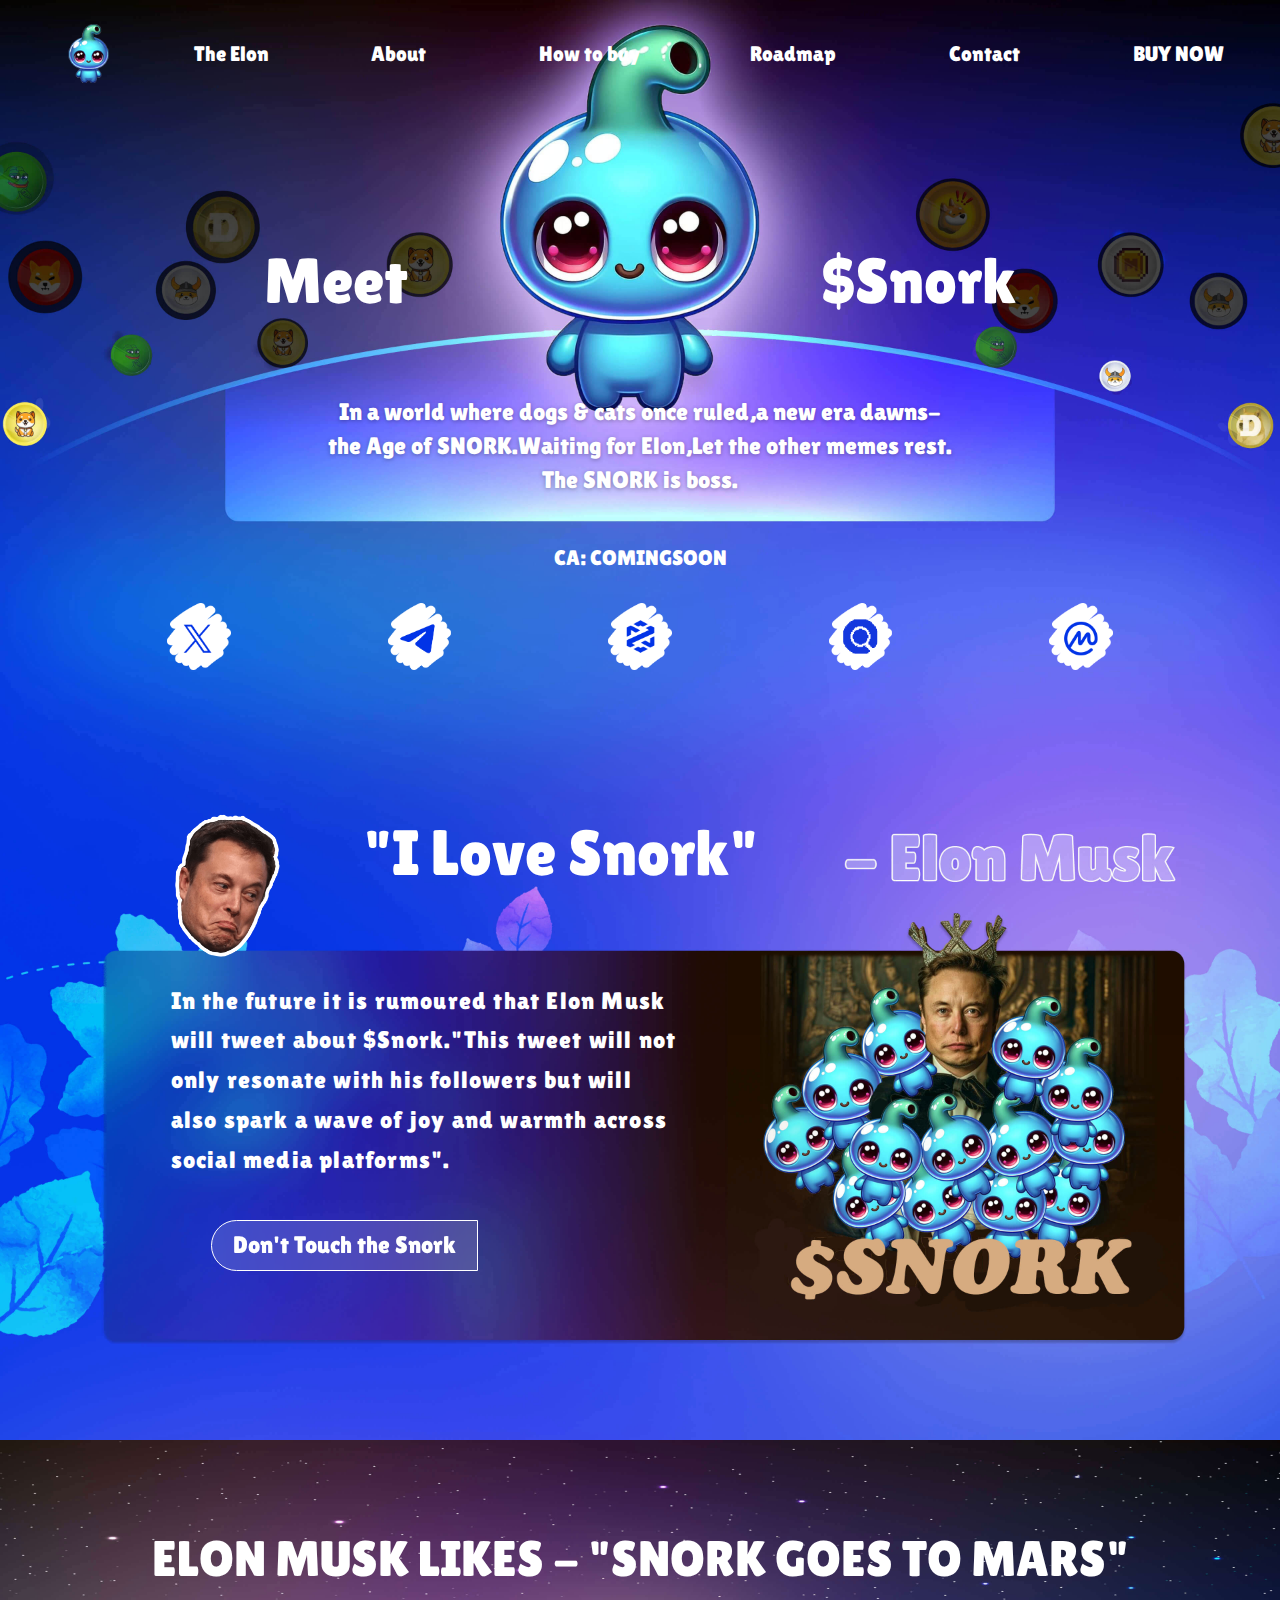
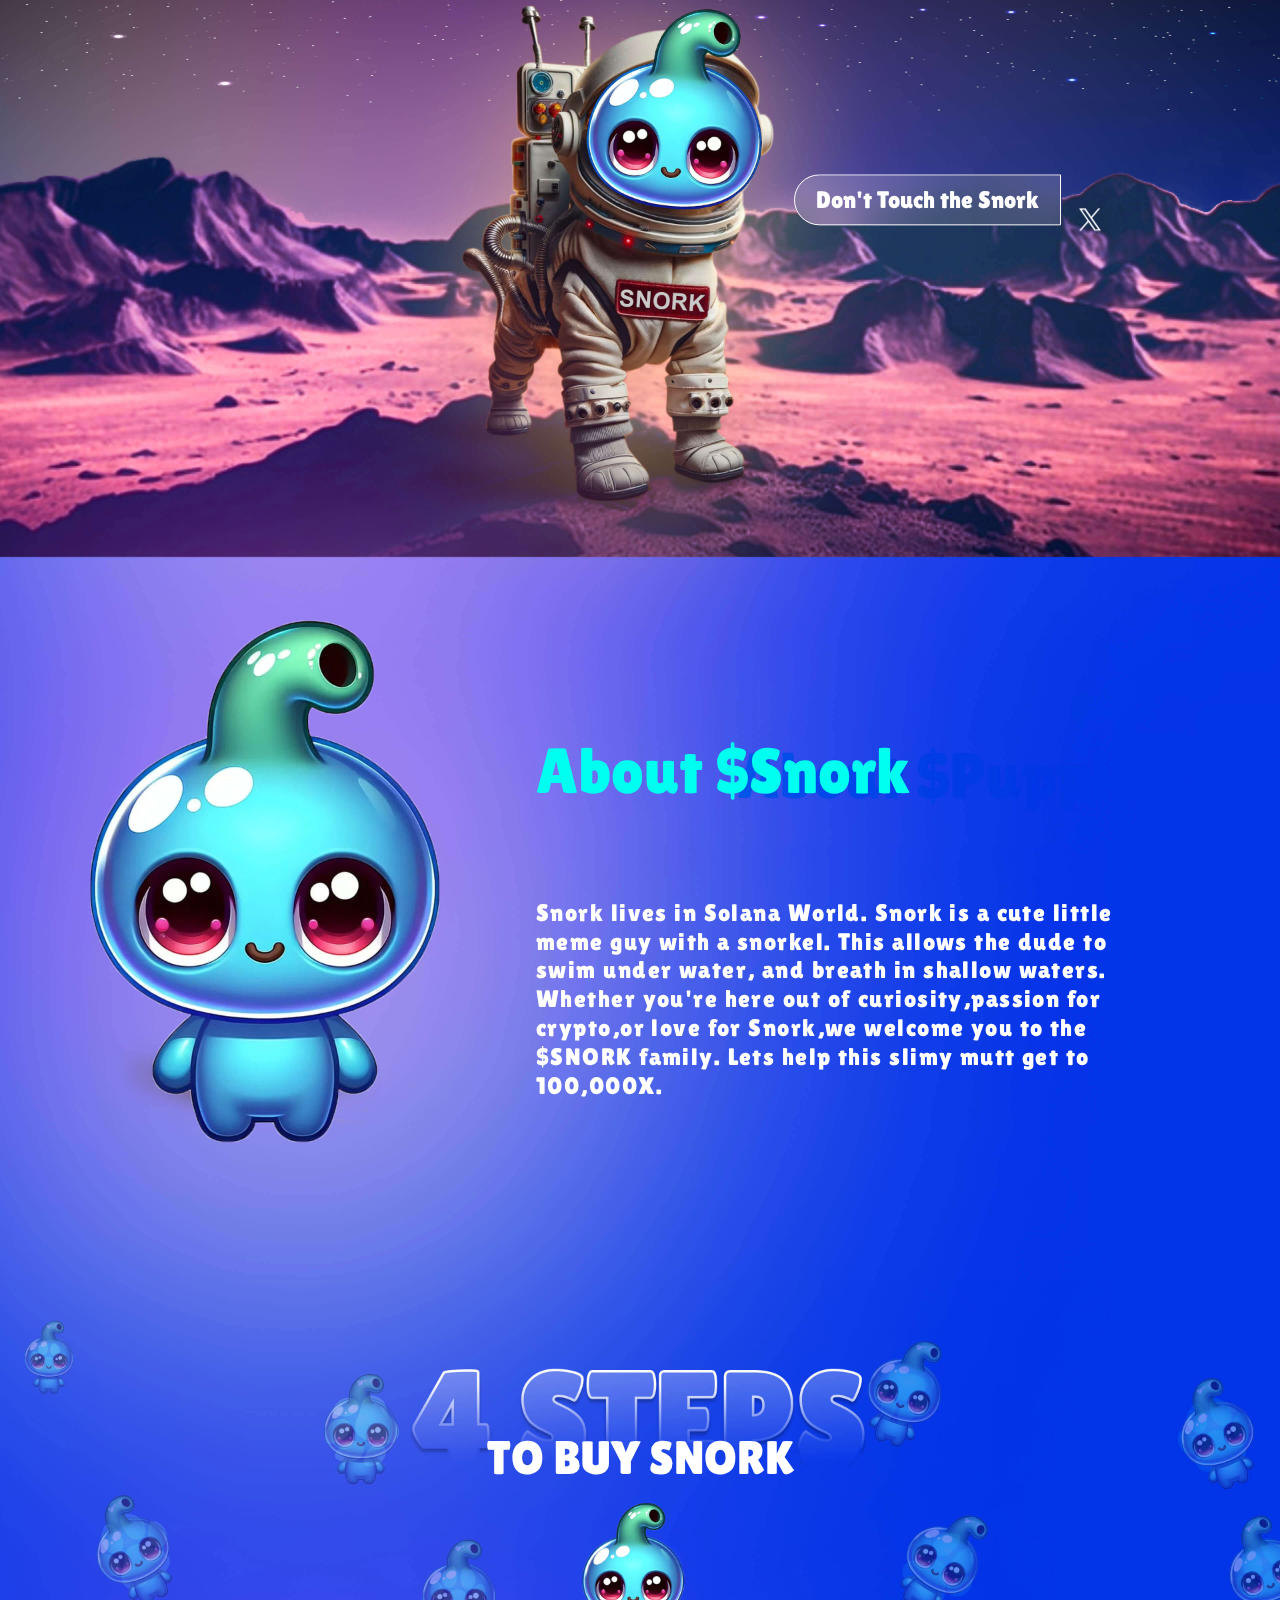
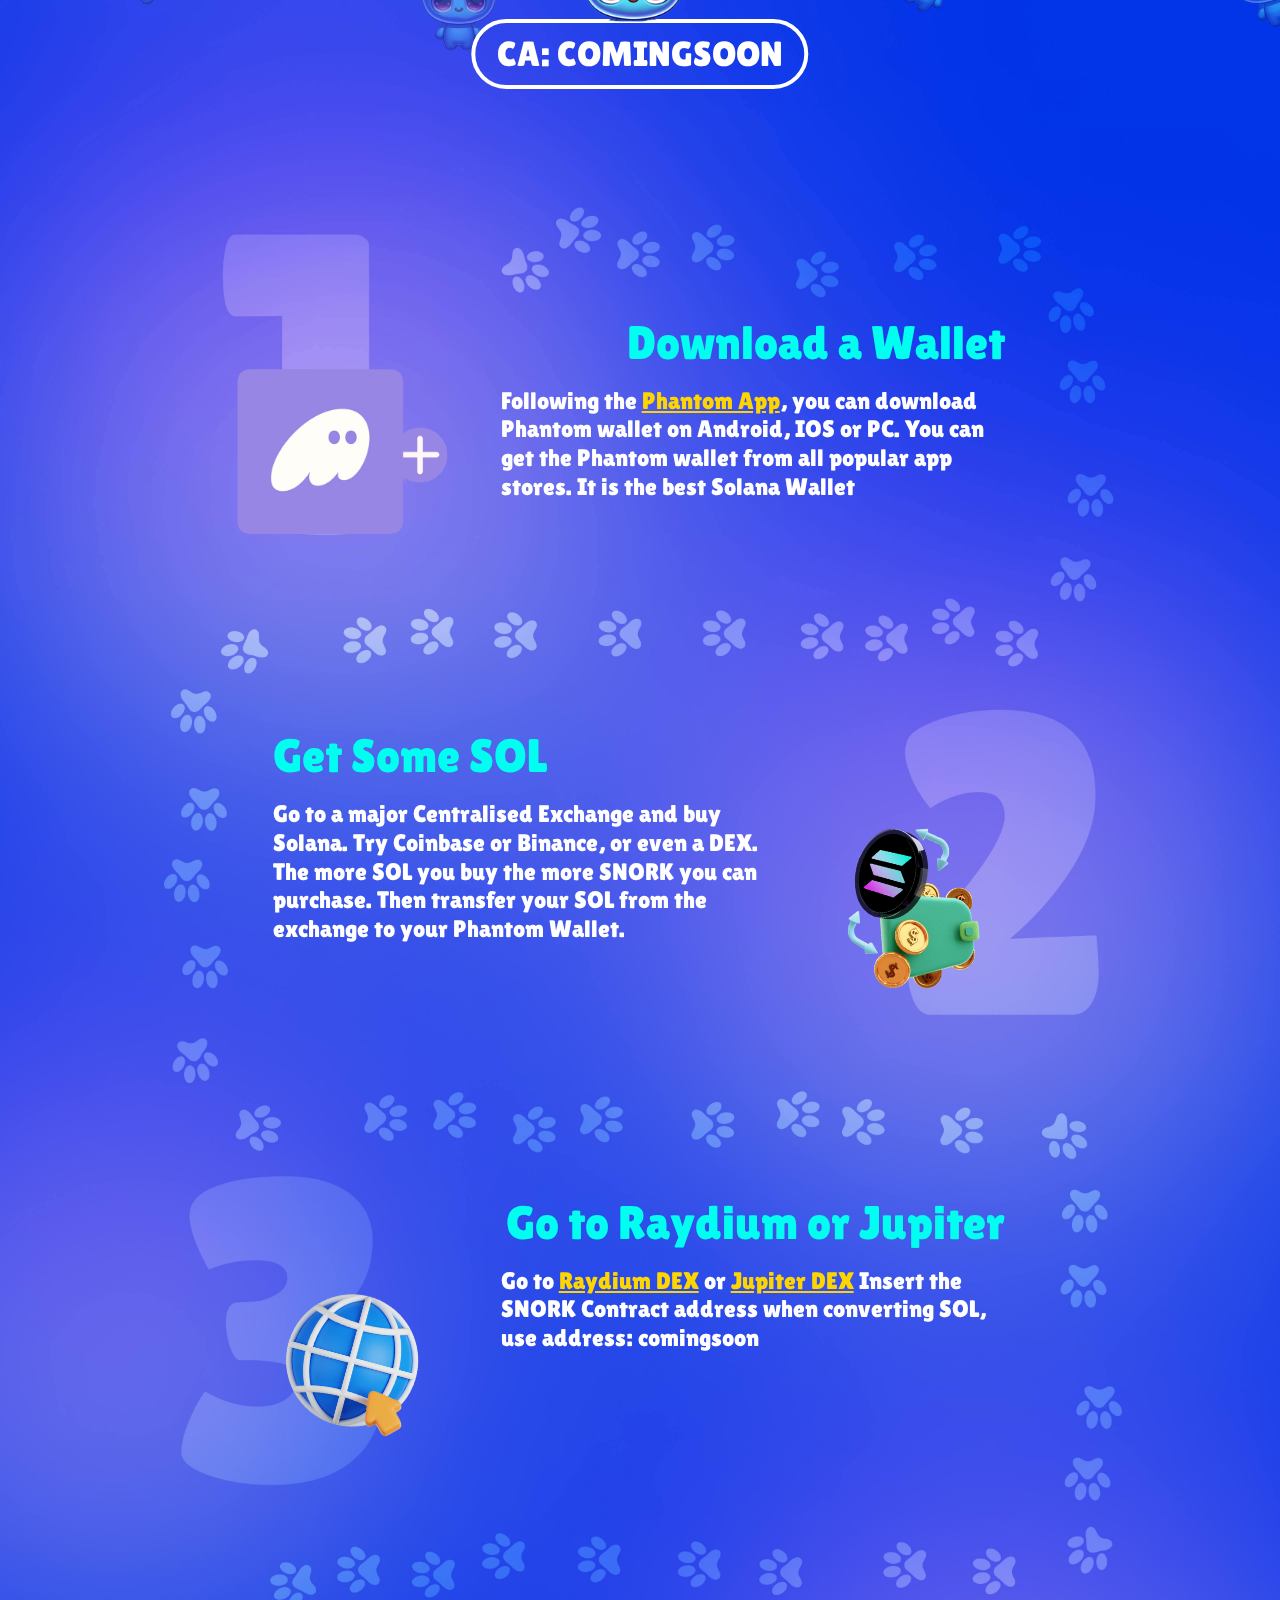
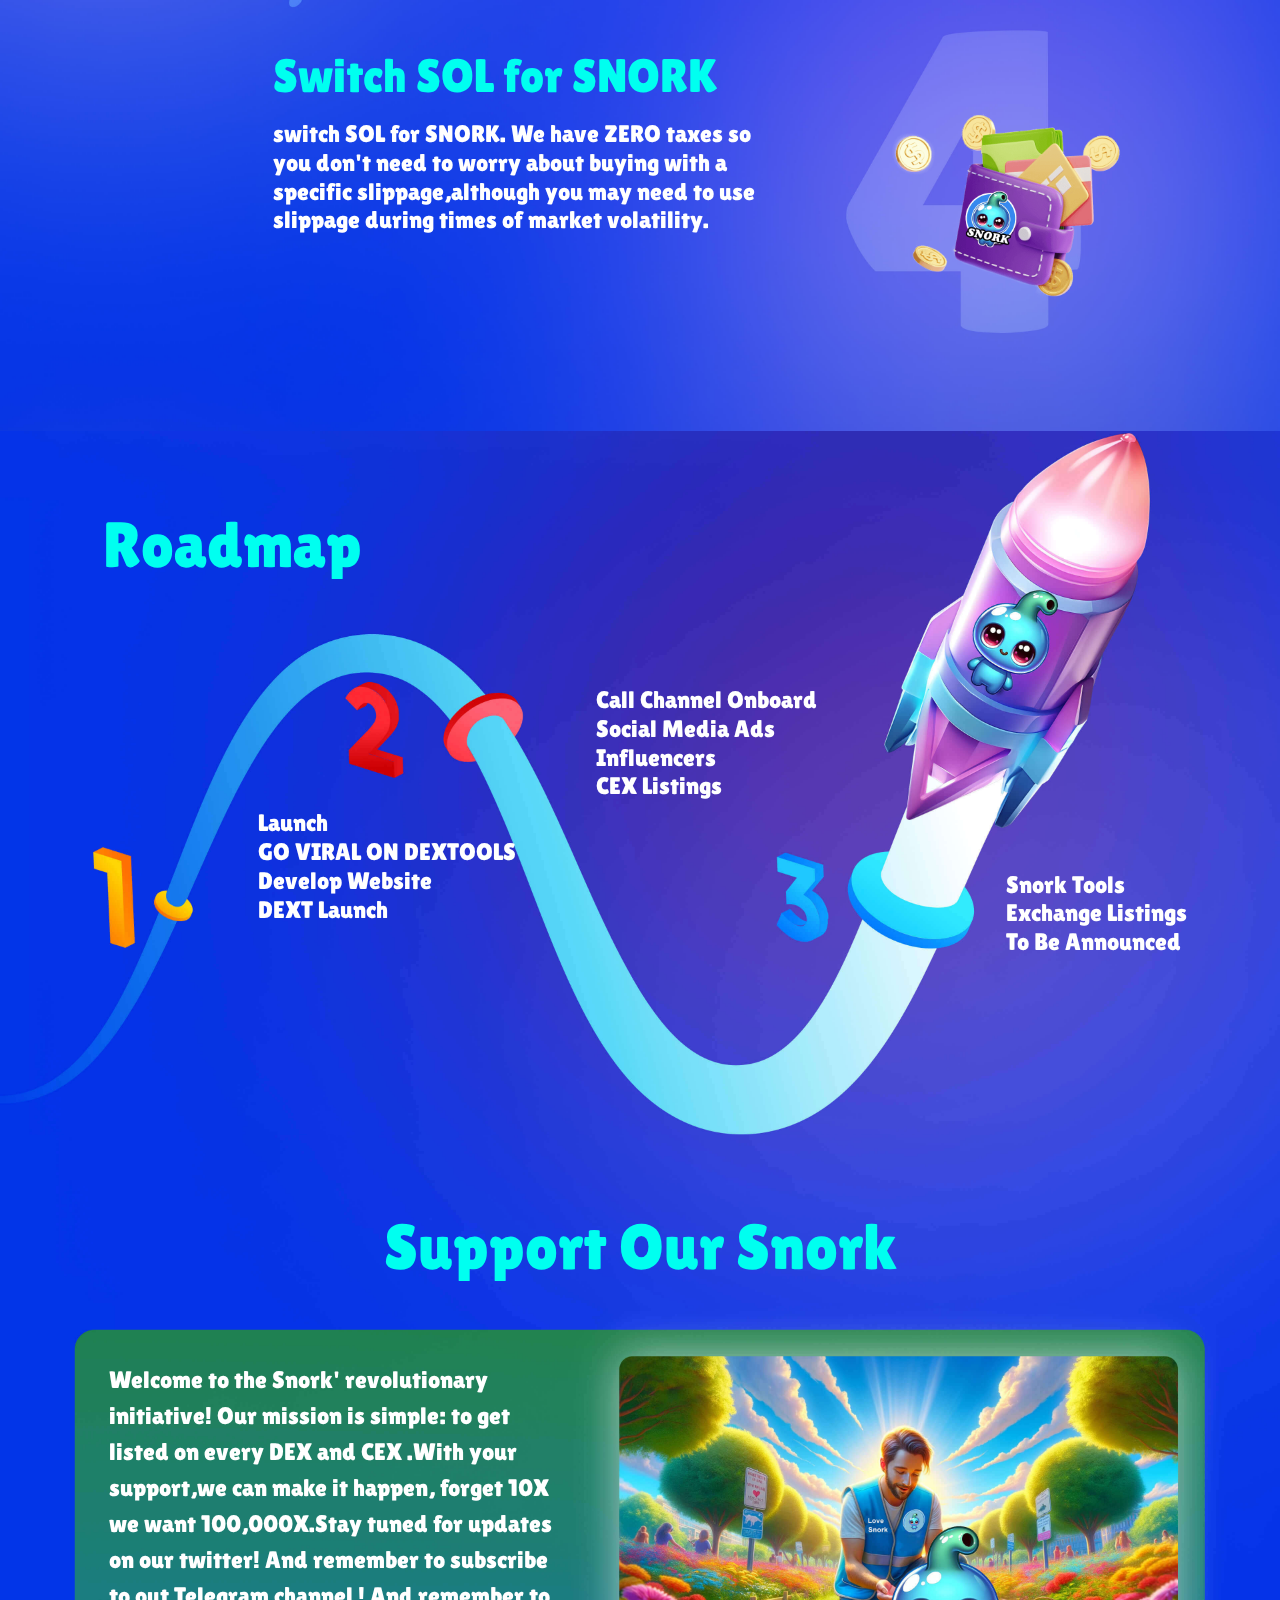
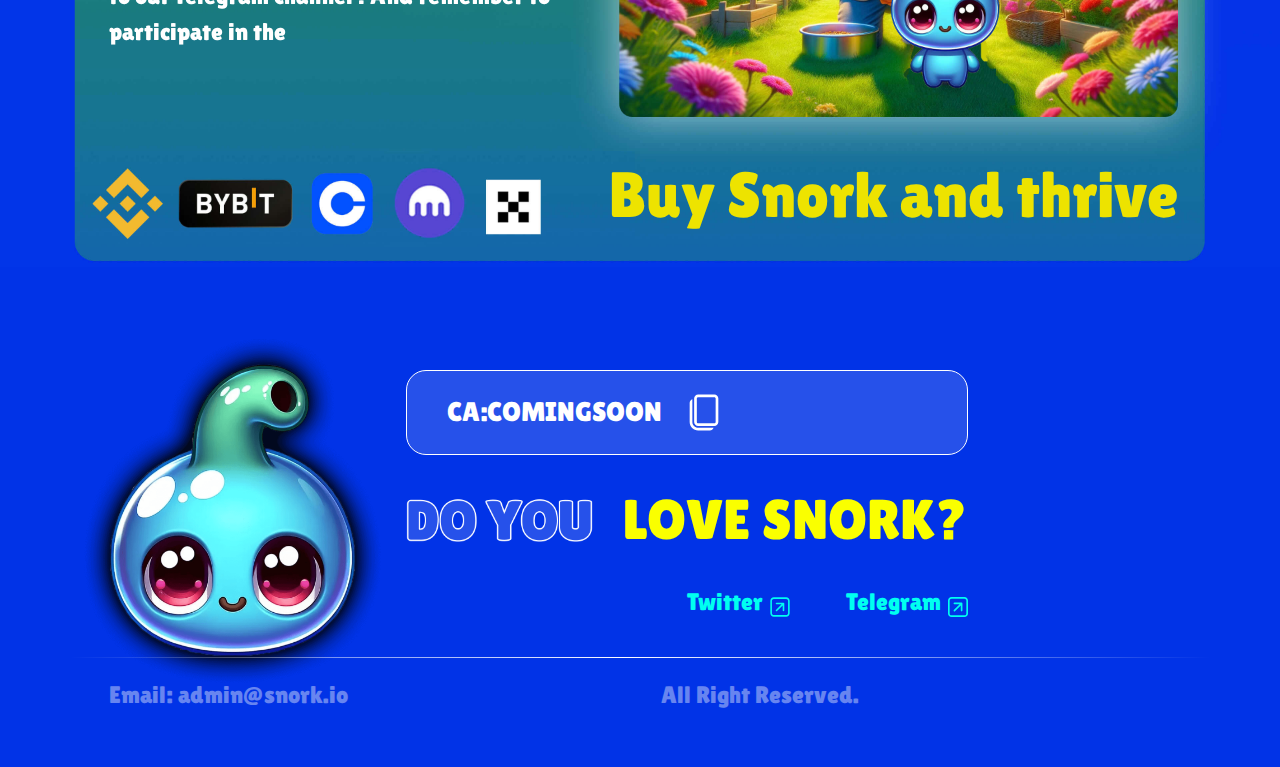
==== index.html @ 56de33ad "d" ====
<!DOCTYPE html>
<html lang="en">
  <head>
    <meta charset="UTF-8" />
    <meta name="viewport" content="width=device-width, initial-scale=1.0" />
    <meta http-equiv="X-UA-Compatible" content="IE=Edge,chrome=1" />
    <meta name="description" content="$SNORK. Elon Musk : I love Snork." />
    <link rel="icon" href="img/logo_32_32.ico" />
    <link href="style%ef%b9%96v%3d666778.css" rel="stylesheet" />
    <title>SNORK</title>
    <link rel="canonical" href="index-2.html" />
    <meta name="robots" content="noindex" />
    <meta property="og:title" content="SNORK" />
    <meta property="og:image" content="img/big_logo.html" />
    <meta property="og:image:width" content="2500" />
    <meta property="og:image:height" content="1330" />
    <meta property="og:url" content="index.html" />
    <meta property="og:site_name" content="Crypto" />
    <meta
      property="og:description"
      content="$SNORK. Elon Musk : I love Snork."
    />
    <meta property="og:type" content="website" />
    <meta name="twitter:card" content="summary_large_image" />
    <meta name="twitter:title" content="SNORK" />
    <meta name="twitter:image" content="img/big_logo.html" />
    <meta
      name="twitter:description"
      content="$SNORK. Elon Musk : I love Snork."
    />
  </head>
  <body>
    <div>
      <section id="hero">
        <div class="nav-container">
          <div class="mb-nav">
            <div class="mb-nav-cont">
              <a
                href="https://raydium.io/swap/?outputCurrency=comingsoon/"
                target="_blank"
                >Buy Now</a
              ><a href="#" data-el="open-menu"
                ><svg
                  xmlns="http://www.w3.org/2000/svg"
                  width="20"
                  height="17"
                  viewBox="0 0 20 17"
                  fill="none"
                >
                  <path
                    d="M1.5 1.5L18.5 1.5M1.5 8.5L18.5 8.5M1.5 15.5L18.5 15.5"
                    stroke="white"
                    stroke-width="3"
                    stroke-linecap="round"
                  /></svg
              ></a>
            </div>
          </div>
          <nav>
            <ul>
              <li>
                <a href="index-2.html"
                  ><img src="img/logo.png" alt="$Snork logo"
                /></a>
              </li>
              <li>
                <a href="#the-elon"
                  >The Elon<span
                    ><svg
                      xmlns="http://www.w3.org/2000/svg"
                      width="20"
                      height="20"
                      viewBox="0 0 20 20"
                      fill="none"
                    >
                      <path
                        d="M11.5925 8.54149L18.4948 0.5H16.8871L10.8586 7.50784L6.07065 0.5H0.548828L7.79185 11.0643L0.548828 19.5H2.18266L8.51703 12.1243L13.5758 19.5H19.0976L11.5837 8.54149H11.5925ZM9.34705 11.1694L8.61314 10.1358L2.77678 1.77017H5.28432L10.0023 8.52397L10.7362 9.57515L16.8522 18.3349H14.3447L9.34705 11.1694Z"
                        fill="white"
                      /></svg></span
                ></a>
              </li>
              <li>
                <a href="#about-puppies"
                  >About<span
                    ><svg
                      xmlns="http://www.w3.org/2000/svg"
                      width="30"
                      height="30"
                      viewBox="0 0 30 30"
                      fill="none"
                    >
                      <path
                        d="M15.0002 2.49756C21.9049 2.49756 27.5021 8.09486 27.5021 14.9995C27.5021 21.9041 21.9049 27.5014 15.0002 27.5014C8.09559 27.5014 2.49829 21.9041 2.49829 14.9995C2.49829 8.09486 8.09559 2.49756 15.0002 2.49756ZM15.0002 4.37256C9.13113 4.37256 4.37329 9.1304 4.37329 14.9995C4.37329 20.8686 9.13113 25.6264 15.0002 25.6264C20.8694 25.6264 25.6271 20.8686 25.6271 14.9995C25.6271 9.1304 20.8694 4.37256 15.0002 4.37256ZM14.9956 13.1232C15.4702 13.123 15.8627 13.4754 15.9251 13.933L15.9337 14.0601L15.9382 20.9371C15.9386 21.4549 15.5191 21.875 15.0014 21.8752C14.5267 21.8756 14.1342 21.5231 14.0719 21.0656L14.0632 20.9384L14.0587 14.0614C14.0585 13.5436 14.4779 13.1236 14.9956 13.1232ZM15.0007 8.75107C15.6902 8.75107 16.2491 9.30997 16.2491 9.99941C16.2491 10.6888 15.6902 11.2477 15.0007 11.2477C14.3114 11.2477 13.7525 10.6888 13.7525 9.99941C13.7525 9.30997 14.3114 8.75107 15.0007 8.75107Z"
                        fill="white"
                      /></svg></span
                ></a>
              </li>
              <li>
                <a href="#how-to-buy"
                  >How to buy<span
                    ><svg
                      xmlns="http://www.w3.org/2000/svg"
                      width="28"
                      height="30"
                      viewBox="0 0 28 30"
                      fill="none"
                    >
                      <path
                        d="M7.28568 5.71429V3.21429C7.28568 1.43909 8.72476 0 10.5 0H15.5C17.2751 0 18.7143 1.43909 18.7143 3.21429V5.71429H21.2142C23.7784 5.71429 25.8571 7.79296 25.8571 10.3571V17.8571C25.8571 16.0511 24.8997 14.4689 23.4647 13.5901C23.6245 13.2607 23.7142 12.8909 23.7142 12.5V10.3571C23.7142 8.97643 22.595 7.85714 21.2142 7.85714H4.78568C3.40496 7.85714 2.28568 8.97643 2.28568 10.3571V12.5C2.28568 13.8807 3.40496 15 4.78568 15H10.1428V14.2857C10.1428 13.4967 10.7824 12.8571 11.5714 12.8571H14.4285C15.2175 12.8571 15.8571 13.4967 15.8571 14.2857V15H16.7533C16.3174 15.625 16.0205 16.3543 15.9077 17.1429H15.8571C15.8571 17.9319 15.2175 18.5714 14.4285 18.5714H11.5714C10.7824 18.5714 10.1428 17.9319 10.1428 17.1429H4.78568C3.86522 17.1429 3.00732 16.875 2.28568 16.413V21.0714C2.28568 22.4521 3.40496 23.5714 4.78568 23.5714H13.4405C13.159 24.1156 13 24.7334 13 25.3886V25.5357C13 25.5953 13.001 25.6547 13.0028 25.7143H4.78568C2.22149 25.7143 0.142822 23.6356 0.142822 21.0714V10.3571C0.142822 7.79296 2.22149 5.71429 4.78568 5.71429H7.28568ZM15.5 2.14286H10.5C9.90824 2.14286 9.42854 2.62256 9.42854 3.21429V5.71429H16.5714V3.21429C16.5714 2.62256 16.0917 2.14286 15.5 2.14286ZM24.4285 17.8571C24.4285 19.8296 22.8295 21.4286 20.8571 21.4286C18.8847 21.4286 17.2857 19.8296 17.2857 17.8571C17.2857 15.8847 18.8847 14.2857 20.8571 14.2857C22.8295 14.2857 24.4285 15.8847 24.4285 17.8571ZM27.2857 25.5357C27.2857 27.7593 25.449 30 20.8571 30C16.2652 30 14.4285 27.7677 14.4285 25.5357V25.3886C14.4285 23.9899 15.5624 22.8571 16.961 22.8571H24.7533C26.1518 22.8571 27.2857 23.99 27.2857 25.3886V25.5357Z"
                        fill="white"
                      /></svg></span
                ></a>
              </li>
             
              <li>
                <a href="#roadmap"
                  >Roadmap<span
                    ><svg
                      xmlns="http://www.w3.org/2000/svg"
                      width="30"
                      height="30"
                      viewBox="0 0 30 30"
                      fill="none"
                    >
                      <path
                        d="M13.9801 2.5C13.2723 2.5 12.6529 2.97591 12.4704 3.6599L6.61308 25.625H3.4375C2.91974 25.625 2.5 26.0448 2.5 26.5625C2.5 27.0802 2.91974 27.5 3.4375 27.5H26.5625C27.0802 27.5 27.5 27.0802 27.5 26.5625C27.5 26.0448 27.0802 25.625 26.5625 25.625H23.3869L17.5296 3.6599C17.3471 2.97591 16.7277 2.5 16.0199 2.5H13.9801ZM8.5536 25.625L9.72026 21.25H17.1875C17.7052 21.25 18.125 20.8302 18.125 20.3125C18.125 19.7948 17.7052 19.375 17.1875 19.375H10.2203L10.8869 16.875H15.9375C16.4552 16.875 16.875 16.4552 16.875 15.9375C16.875 15.4198 16.4552 15 15.9375 15H11.3869L14.2202 4.375H15.7798L21.4464 25.625H8.5536Z"
                        fill="white"
                      /></svg></span
                ></a>
              </li>
              <li>
                <a href="#footer"
                  >Contact<span
                    ><svg
                      xmlns="http://www.w3.org/2000/svg"
                      width="30"
                      height="30"
                      viewBox="0 0 30 30"
                      fill="none"
                    >
                      <path
                        d="M24.6875 5C26.2407 5 27.5 6.2592 27.5 7.8125V22.1933C27.5 23.7465 26.2407 25.0058 24.6875 25.0058H5.3125C3.7592 25.0058 2.5 23.7465 2.5 22.1933V7.8125C2.5 6.2592 3.7592 5 5.3125 5H24.6875ZM24.6875 6.875H5.3125C4.79474 6.875 4.375 7.29474 4.375 7.8125V22.1933C4.375 22.711 4.79474 23.1308 5.3125 23.1308H24.6875C25.2052 23.1308 25.625 22.711 25.625 22.1933V7.8125C25.625 7.29474 25.2052 6.875 24.6875 6.875ZM12.1875 15.625C12.7052 15.625 13.125 16.0448 13.125 16.5625V17.1784L13.1151 17.3141C12.9116 18.7053 11.7471 19.3761 9.99994 19.3761C8.25266 19.3761 7.0881 18.7046 6.88484 17.3126L6.875 17.1772V16.5625C6.875 16.0448 7.29474 15.625 7.8125 15.625H12.1875ZM16.5654 16.2451H22.1875C22.7052 16.2451 23.125 16.6649 23.125 17.1826C23.125 17.6573 22.7722 18.0495 22.3147 18.1116L22.1875 18.1201H16.5654C16.0476 18.1201 15.6279 17.7005 15.6279 17.1826C15.6279 16.708 15.9805 16.3158 16.4381 16.2537L16.5654 16.2451ZM10 10.6277C11.0355 10.6277 11.875 11.4672 11.875 12.5028C11.875 13.5382 11.0355 14.3776 10 14.3776C8.96449 14.3776 8.12504 13.5382 8.12504 12.5028C8.12504 11.4672 8.96449 10.6277 10 10.6277ZM16.5654 11.875H22.1875C22.7052 11.875 23.125 12.2947 23.125 12.8125C23.125 13.2871 22.7722 13.6794 22.3147 13.7415L22.1875 13.75H16.5654C16.0476 13.75 15.6279 13.3302 15.6279 12.8125C15.6279 12.3379 15.9805 11.9456 16.4381 11.8836L16.5654 11.875Z"
                        fill="white"
                      /></svg></span
                ></a>
              </li>
              <li>
                <a
                  href="https://raydium.io/swap/?outputCurrency=comingsoon"
                  target="_blank"
                  class="uppercase"
                  >Buy Now</a
                >
              </li>
            </ul>
          </nav>
        </div>
        <h1 class="text-white">
          <span>Meet</span><span>$Snork</span
          ><button type="button" data-el="play" />
        </h1>
        <p class="text-center text-white">
          In a world where dogs & cats once ruled,a new era dawns-<br />the Age
          of SNORK.Waiting for Elon,Let the other memes rest.<br />The SNORK is
          boss.
        </p>
        <div class="join-community">
          <h2
            class="pt-0 text-center text-[calc(32/1920*100vw)] uppercase text-white"
          >
            CA: comingsoon
          </h2>
          <ul>
            <li>
              <a
                href="https://twitter.com/snork_sol"
                target="_blank"
                data-el="hover2play"
              ></a>
            </li>
            <li>
              <a
                href="https://t.me/Snork_SOL"
                target="_blank"
                data-el="hover2play"
              ></a>
            </li>
            <li>
              <a
                href="https://www.dextools.io/"
                target="_blank"
                data-el="hover2play"
              ></a>
            </li>
            <li>
              <a
                href="https://solscan.io/token/comingsoon"
                target="_blank"
                data-el="hover2play"
              ></a>
            </li>
            <li>
              <a
                href="https://coinmarketcap.com/"
                target="_blank"
                data-el="hover2play"
              ></a>
            </li>
         
          </ul>
        </div>
      </section>
      <section id="the-elon">
        <img src="img/elon-d.png" />
        <h2 class="text-[calc(96/1920*100vw)] text-white">"I Love Snork"</h2>
        <a href="https://twitter.com/snork_sol" target="_blank"></a>
        <div class="cont">
          <p class="text-[calc(36/1920*100vw)] text-white">
            In the future it is rumoured that Elon Musk will tweet about
            $Snork."This tweet will not only resonate with his followers but
            will also spark a wave of joy and warmth across social media
            platforms".
          </p>
          <a href="https://twitter.com/snork_sol" target="_blank"
            >Don't Touch the Snork
            <span>
              <svg
                xmlns="http://www.w3.org/2000/svg"
                width="266"
                height="258"
                viewBox="0 0 266 258"
                fill="none"
              >
                <g filter="url(#filter0_d_644_71)"></g>
                <defs>
                  <filter
                    id="filter0_d_644_71"
                    x="0.00012207"
                    y="-0.00244141"
                    width="265.024"
                    height="258.003"
                    filterUnits="userSpaceOnUse"
                    color-interpolation-filters="sRGB"
                  >
                    <feFlood flood-opacity="0" result="BackgroundImageFix" />
                    <feColorMatrix
                      in="SourceAlpha"
                      type="matrix"
                      values="0 0 0 0 0 0 0 0 0 0 0 0 0 0 0 0 0 0 127 0"
                      result="hardAlpha"
                    />
                    <feOffset />
                    <feGaussianBlur stdDeviation="30" />
                    <feColorMatrix
                      type="matrix"
                      values="0 0 0 0 0 0 0 0 0 0 0 0 0 0 0 0 0 0 1 0"
                    />
                    <feBlend
                      mode="normal"
                      in2="BackgroundImageFix"
                      result="effect1_dropShadow_644_71"
                    />
                    <feBlend
                      mode="normal"
                      in="SourceGraphic"
                      in2="effect1_dropShadow_644_71"
                      result="shape"
                    />
                  </filter>
                  <linearGradient
                    id="paint0_linear_644_71"
                    x1="69.9938"
                    y1="127.636"
                    x2="196.148"
                    y2="127.636"
                    gradientUnits="userSpaceOnUse"
                  >
                    <stop stop-color="#FFAE00" />
                    <stop offset="1" stop-color="#FF00D6" />
                  </linearGradient>
                </defs>
              </svg> </span
          ></a>
        </div>
      </section>
      <section id="go-to-mars">
        <h2 class="text-center uppercase text-white">
          Elon Musk Likes - "Snork goes to Mars"
        </h2>
        <a href="https://twitter.com/snork_sol" target="_blank"
          >Don't Touch the Snork<span
            ><svg
              xmlns="http://www.w3.org/2000/svg"
              width="266"
              height="258"
              viewBox="0 0 266 258"
              fill="none"
            >
              <g filter="url(#filter0_d_644_71)">
                <path
                  d="M135.876 157.317L149.046 142.114H145.978L134.475 155.363L125.34 142.114H114.804L128.624 162.087L114.804 178.035H117.922L130.008 164.091L139.66 178.035H150.196L135.859 157.317H135.876ZM131.591 162.285L130.191 160.331L119.055 144.515H123.84L132.842 157.284L134.242 159.271L145.911 175.832H141.127L131.591 162.285Z"
                  fill="white"
                />
              </g>
              <defs>
                <filter
                  id="filter0_d_644_71"
                  x="0.00012207"
                  y="-0.00244141"
                  width="265.024"
                  height="258.003"
                  filterUnits="userSpaceOnUse"
                  color-interpolation-filters="sRGB"
                >
                  <feFlood flood-opacity="0" result="BackgroundImageFix" />
                  <feColorMatrix
                    in="SourceAlpha"
                    type="matrix"
                    values="0 0 0 0 0 0 0 0 0 0 0 0 0 0 0 0 0 0 127 0"
                    result="hardAlpha"
                  />
                  <feOffset />
                  <feGaussianBlur stdDeviation="30" />
                  <feColorMatrix
                    type="matrix"
                    values="0 0 0 0 0 0 0 0 0 0 0 0 0 0 0 0 0 0 1 0"
                  />
                  <feBlend
                    mode="normal"
                    in2="BackgroundImageFix"
                    result="effect1_dropShadow_644_71"
                  />
                  <feBlend
                    mode="normal"
                    in="SourceGraphic"
                    in2="effect1_dropShadow_644_71"
                    result="shape"
                  />
                </filter>
                <linearGradient
                  id="paint0_linear_644_71"
                  x1="69.9938"
                  y1="127.636"
                  x2="196.148"
                  y2="127.636"
                  gradientUnits="userSpaceOnUse"
                >
                  <stop stop-color="#FFAE00" />
                  <stop offset="1" stop-color="#FF00D6" />
                </linearGradient>
              </defs></svg></span></a
        ><a href="https://twitter.com/snork_sol" target="_blank"></a>
      </section>
      <section id="about-puppies">
        <div class="right">
          <h2 class>About $Snork</h2>
          <p class="text-white"><br /></p>
          <p class="text-white">
            Snork lives in Solana World. Snork is a cute little meme guy with a
            snorkel. This allows the dude to swim under water, and breath in
            shallow waters. Whether you're here out of curiosity,passion for
            crypto,or love for Snork,we welcome you to the $SNORK family. Lets
            help this slimy mutt get to 100,000X.
          </p>
          <p class="text-white">
            SNORK isn't just another meme coin ;it's a movement.Born from the
            expectation of a viral buzz following Legendary Elon's future tweet
            Ever since Elon Musk declared his love for Snork with a simple yet
            powerful tweet - "I LOVE SNORK" - the crypto space hasn't been the
            same.Whether you're here out of curiosity, passion for crypto, or
            love for Snork, we welcome you to the SNORK family.
          </p>
        </div>
      </section>
      <section id="how-to-buy">
        <span
          data-el="copy"
          data-copy-text="comingsoon"
        ></span>
        <a href="https://raydium.io/" target="_blank"></a>
        <div>
          <h2
            class="text-center text-[calc(70/1920*100vw)] uppercase text-white"
          >
            To Buy Snork
          </h2>
          <img class="dog-head" src="img/dog-head-icon.png" />
          <span
            data-el="copy"
            data-copy-text="comingsoon"
            class="text-[calc(52/1920*100vw)] uppercase text-white"
            >CA: comingsoon</span
          >
          <div class="step-text step-text1">
            <h3><span>1.</span>Download a Wallet</h3>
            <p>
              Following the
              <a
                href="https://phantom.app/"
                target="_blank"
                >Phantom App</a
              >, you can download Phantom wallet on Android, IOS or PC. You can
              get the Phantom wallet from all popular app stores. It is the best
              Solana Wallet
            </p>
          </div>
          <img class="step1" src="img/step1.png" />
        </div>
        <div>
          <img class="step2" src="img/step2.png" />
          <div class="step-text step-text2">
            <h3><span>2.</span>Get Some SOL</h3>
            <p>
              Go to a major Centralised Exchange and buy Solana. Try Coinbase or
              Binance, or even a DEX. The more SOL you buy the more SNORK you
              can purchase. Then transfer your SOL from the exchange to your
              Phantom Wallet.
            </p>
          </div>
          <img class="step3" src="img/step3.png" />
          <div class="step-text step-text3">
            <h3><span>3.</span>Go to Raydium or Jupiter</h3>
            <p>
              Go to
              <a
                href="https://raydium.io/swap/?outputCurrency=comingsoon"
                target="_blank"
                >Raydium DEX</a
              >
              or
              <a
                href="https://raydium.io/swap/?outputCurrency=comingsoon"
                target="_blank"
                >Jupiter DEX</a
              >
              Insert the SNORK Contract address when converting SOL, use
              address: comingsoon
            </p>
          </div>
        </div>
        <div>
          <img class="step4" src="img/step4.png" />
          <div class="step-text step-text4">
            <h3><span>4.</span>Switch SOL for SNORK</h3>
            <p>
              switch SOL for SNORK. We have ZERO taxes so you don't need to
              worry about buying with a specific slippage,although you may need
              to use slippage during times of market volatility.
            </p>
          </div>
        </div>
      </section>
 
      <section id="roadmap">
        <h2>Roadmap</h2>
        <p>
          Launch<br />GO VIRAL ON DEXTOOLS<br />Develop
          Website<br />DEXT Launch
        </p>
        <p>
          Call Channel Onboard<br />Social Media Ads<br />Influencers<br />CEX
          Listings
        </p>
        <p>Snork Tools<br />Exchange Listings<br />To Be Announced</p>
      </section>
      <section id="support">
        <h2>Support Our Snork</h2>
        <p>
          Welcome to the Snork' revolutionary initiative! Our mission is simple:
          to get listed on every DEX and CEX .With your support,we can make it
          happen, forget 10X we want 100,000X.Stay tuned for updates on our
          twitter! And remember to subscribe to out Telegram channel ! And
          remember to participate in the
      
        </p>
        <strong>Buy Snork and thrive</strong>
      </section>
      <section id="contact">
        <img src="img/dog-d.png" />
        <div>
          <span class="text-[calc(52/1920*100vw)] uppercase text-white"
            >CA:comingsoon<i
              data-el="copy"
              data-copy-text="comingsoon"
              ><svg
                xmlns="http://www.w3.org/2000/svg"
                width="44"
                height="43"
                viewBox="0 0 44 43"
                fill="none"
              >
                <path
                  d="M10.3591 8.28979L10.3541 12.0934V30.9134C10.3541 34.1293 12.9611 36.7364 16.177 36.7364L31.6146 36.7369C31.061 38.3023 29.568 39.4239 27.8128 39.4239H16.177C11.4769 39.4239 7.66663 35.6137 7.66663 30.9134V12.0934C7.66663 10.3363 8.79081 8.84176 10.3591 8.28979ZM32.302 3.58301C34.5284 3.58301 36.3333 5.38786 36.3333 7.61426V30.9059C36.3333 33.1322 34.5284 34.9372 32.302 34.9372H16.177C13.9506 34.9372 12.1458 33.1322 12.1458 30.9059V7.61426C12.1458 5.38786 13.9506 3.58301 16.177 3.58301H32.302ZM32.302 6.27051H16.177C15.4349 6.27051 14.8333 6.87213 14.8333 7.61426V30.9059C14.8333 31.648 15.4349 32.2497 16.177 32.2497H32.302C33.0442 32.2497 33.6458 31.648 33.6458 30.9059V7.61426C33.6458 6.87213 33.0442 6.27051 32.302 6.27051Z"
                  fill="white"
                /></svg></i
          ></span>
          <p><img src="img/do-you.png" /><span>Love Snork?</span></p>
          <ul>
            <li>
              <a href="https://twitter.com/snork_sol" target="_blank"
                >Twitter<span
                  ><svg
                    xmlns="http://www.w3.org/2000/svg"
                    width="31"
                    height="30"
                    viewBox="0 0 31 30"
                    fill="none"
                  >
                    <path
                      d="M5.91667 0C2.92512 0 0.5 2.42512 0.5 5.41667V24.5833C0.5 27.5748 2.92512 30 5.91667 30H25.0833C28.0748 30 30.5 27.5748 30.5 24.5833V5.41667C30.5 2.42512 28.0748 0 25.0833 0H5.91667ZM3 5.41667C3 3.80583 4.30583 2.5 5.91667 2.5H25.0833C26.6942 2.5 28 3.80583 28 5.41667V24.5833C28 26.1942 26.6942 27.5 25.0833 27.5H5.91667C4.30583 27.5 3 26.1942 3 24.5833V5.41667ZM10.0833 10.8333H17.9842L9.20387 19.5287C8.71333 20.0143 8.70948 20.8058 9.19525 21.2963C9.68103 21.7868 10.4725 21.7907 10.963 21.305L19.6667 12.6857V20.4167C19.6667 21.107 20.2263 21.6667 20.9167 21.6667C21.607 21.6667 22.1667 21.107 22.1667 20.4167V9.58333C22.1667 8.89298 21.607 8.33333 20.9167 8.33333H10.0833C9.39298 8.33333 8.83333 8.89298 8.83333 9.58333C8.83333 10.2737 9.39298 10.8333 10.0833 10.8333Z"
                      fill="#00FFF0"
                    /></svg></span
              ></a>
            </li>
            <li>
              <a href="https://t.me/Snork_SOL" target="_blank"
                >Telegram<span
                  ><svg
                    xmlns="http://www.w3.org/2000/svg"
                    width="30"
                    height="30"
                    viewBox="0 0 30 30"
                    fill="none"
                  >
                    <path
                      d="M5.41667 0C2.42512 0 0 2.42512 0 5.41667V24.5833C0 27.5748 2.42512 30 5.41667 30H24.5833C27.5748 30 30 27.5748 30 24.5833V5.41667C30 2.42512 27.5748 0 24.5833 0H5.41667ZM2.5 5.41667C2.5 3.80583 3.80583 2.5 5.41667 2.5H24.5833C26.1942 2.5 27.5 3.80583 27.5 5.41667V24.5833C27.5 26.1942 26.1942 27.5 24.5833 27.5H5.41667C3.80583 27.5 2.5 26.1942 2.5 24.5833V5.41667ZM9.58333 10.8333H17.4842L8.70387 19.5287C8.21333 20.0143 8.20948 20.8058 8.69525 21.2963C9.18103 21.7868 9.97248 21.7907 10.463 21.305L19.1667 12.6857V20.4167C19.1667 21.107 19.7263 21.6667 20.4167 21.6667C21.107 21.6667 21.6667 21.107 21.6667 20.4167V9.58333C21.6667 8.89298 21.107 8.33333 20.4167 8.33333H9.58333C8.89298 8.33333 8.33333 8.89298 8.33333 9.58333C8.33333 10.2737 8.89298 10.8333 9.58333 10.8333Z"
                      fill="#00FFF0"
                    /></svg></span
              ></a>
            </li>
          </ul>
        </div>
      </section>
    </div>
    <section id="footer">
      <span>Email: admin@snork.io</span><span>All Right Reserved.</span>
      <div
        data-el="copy"
        data-copy-text="comingsoon"
      ></div>
      <a href="https://twitter.com/snork_sol" target="_blank"></a
      ><a href="https://t.me/Snork_SOL" target="_blank"></a>
    </section>
    <script type="03f1c49734e231a283855214-text/javascript">
      document.addEventListener("DOMContentLoaded",function(){const elsCopy=document.querySelectorAll("[data-el=copy]");if(elsCopy){elsCopy.forEach((el)=>{el.addEventListener("click",function(){const el=this;const text=el.getAttribute("data-copy-text");navigator.clipboard.writeText(text).then(function(){const _el=el.tagName==="I"?el.parentElement:el;_el.classList.add("copied");setTimeout(()=>{_el.classList.remove("copied")},1000)})})})}const audio1=new Audio("audio/yingyingying.html");const elsPlay=document.querySelectorAll("[data-el=play]");if(elsPlay){elsPlay.forEach((el)=>{el.addEventListener("click",function(e){const el=e.target;if(audio1){audio1.play();el.disabled=true;audio1.onended=function(){el.disabled=false}}})})}let isPlaying=false;const audio2=new Audio("audio/wang.wang.html");const elsHover2Play=document.querySelectorAll("[data-el=hover2play]");if(elsHover2Play){elsHover2Play.forEach((el)=>{el.addEventListener("mouseenter",function(e){if(!isPlaying){isPlaying=true;audio2.play();audio2.onended=function(){isPlaying=false}}})})}function smoothScroll(element,duration){let targetPosition=element.getBoundingClientRect().top;let startPosition=window.pageYOffset;let distance=targetPosition-0;let startTime=null;function animation(currentTime){if(startTime===null)startTime=currentTime;let timeElapsed=currentTime-startTime;let run=ease(timeElapsed,startPosition,distance,duration);window.scrollTo(0,run);if(timeElapsed<duration)requestAnimationFrame(animation)}function ease(t,b,c,d){t/=d/2;if(t<1)return(c/2)*t*t+b;t--;return(-c/2)*(t*(t-2)-1)+b}requestAnimationFrame(animation)}const elOpenMenu=document.querySelector("[data-el=open-menu]");document.addEventListener('click',function(event){const box=document.querySelector("nav ul");if(event.target!==box&&!box.contains(event.target)&&event.target!==elOpenMenu&&!elOpenMenu.contains(event.target)){const elMenu=document.querySelector("nav");elMenu.classList.remove("open")}},true);if(elOpenMenu){elOpenMenu.addEventListener("click",function(e){const elMenu=document.querySelector("nav");elMenu.classList.toggle("open")})}const elAnchors=document.querySelectorAll('[href^="#"]');if(elAnchors){elAnchors.forEach((el)=>{el.addEventListener("click",function(e){e.preventDefault();const target=e.target.getAttribute("href");if(target&&target!='#'){const elTarget=document.querySelector(target);smoothScroll(elTarget,2000);const elNav=document.querySelector("nav");if(elNav){elNav.classList.remove("open")}}})})}});
    </script>
    <a target="_blank" href="#"
      ><img
        style="width: 100px; height: 0px; display: block"
        src="img/feixiaohao.png"
    /></a>
    <script
      src="cdn-cgi/scripts/7d0fa10a/cloudflare-static/rocket-loader.min.js"
      data-cf-settings="03f1c49734e231a283855214-|49"
      defer
    ></script>
  </body>
</html>
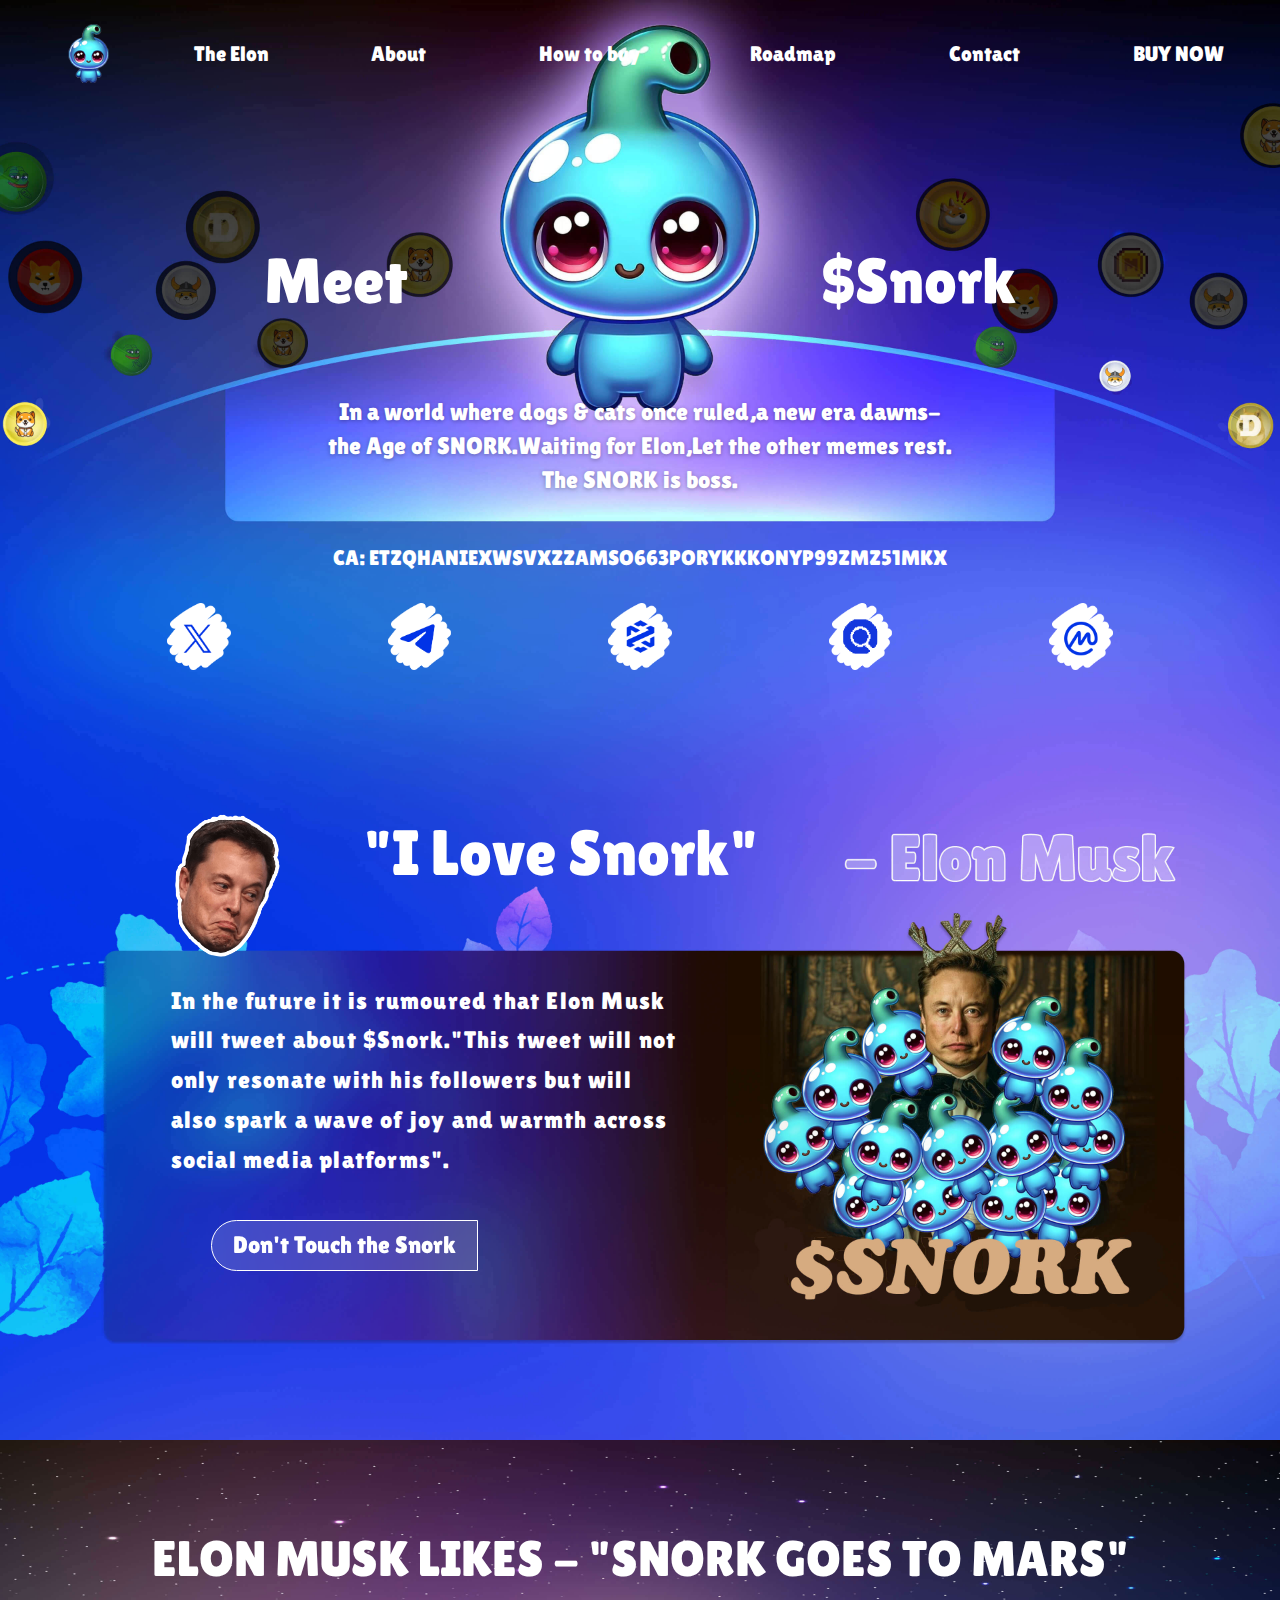
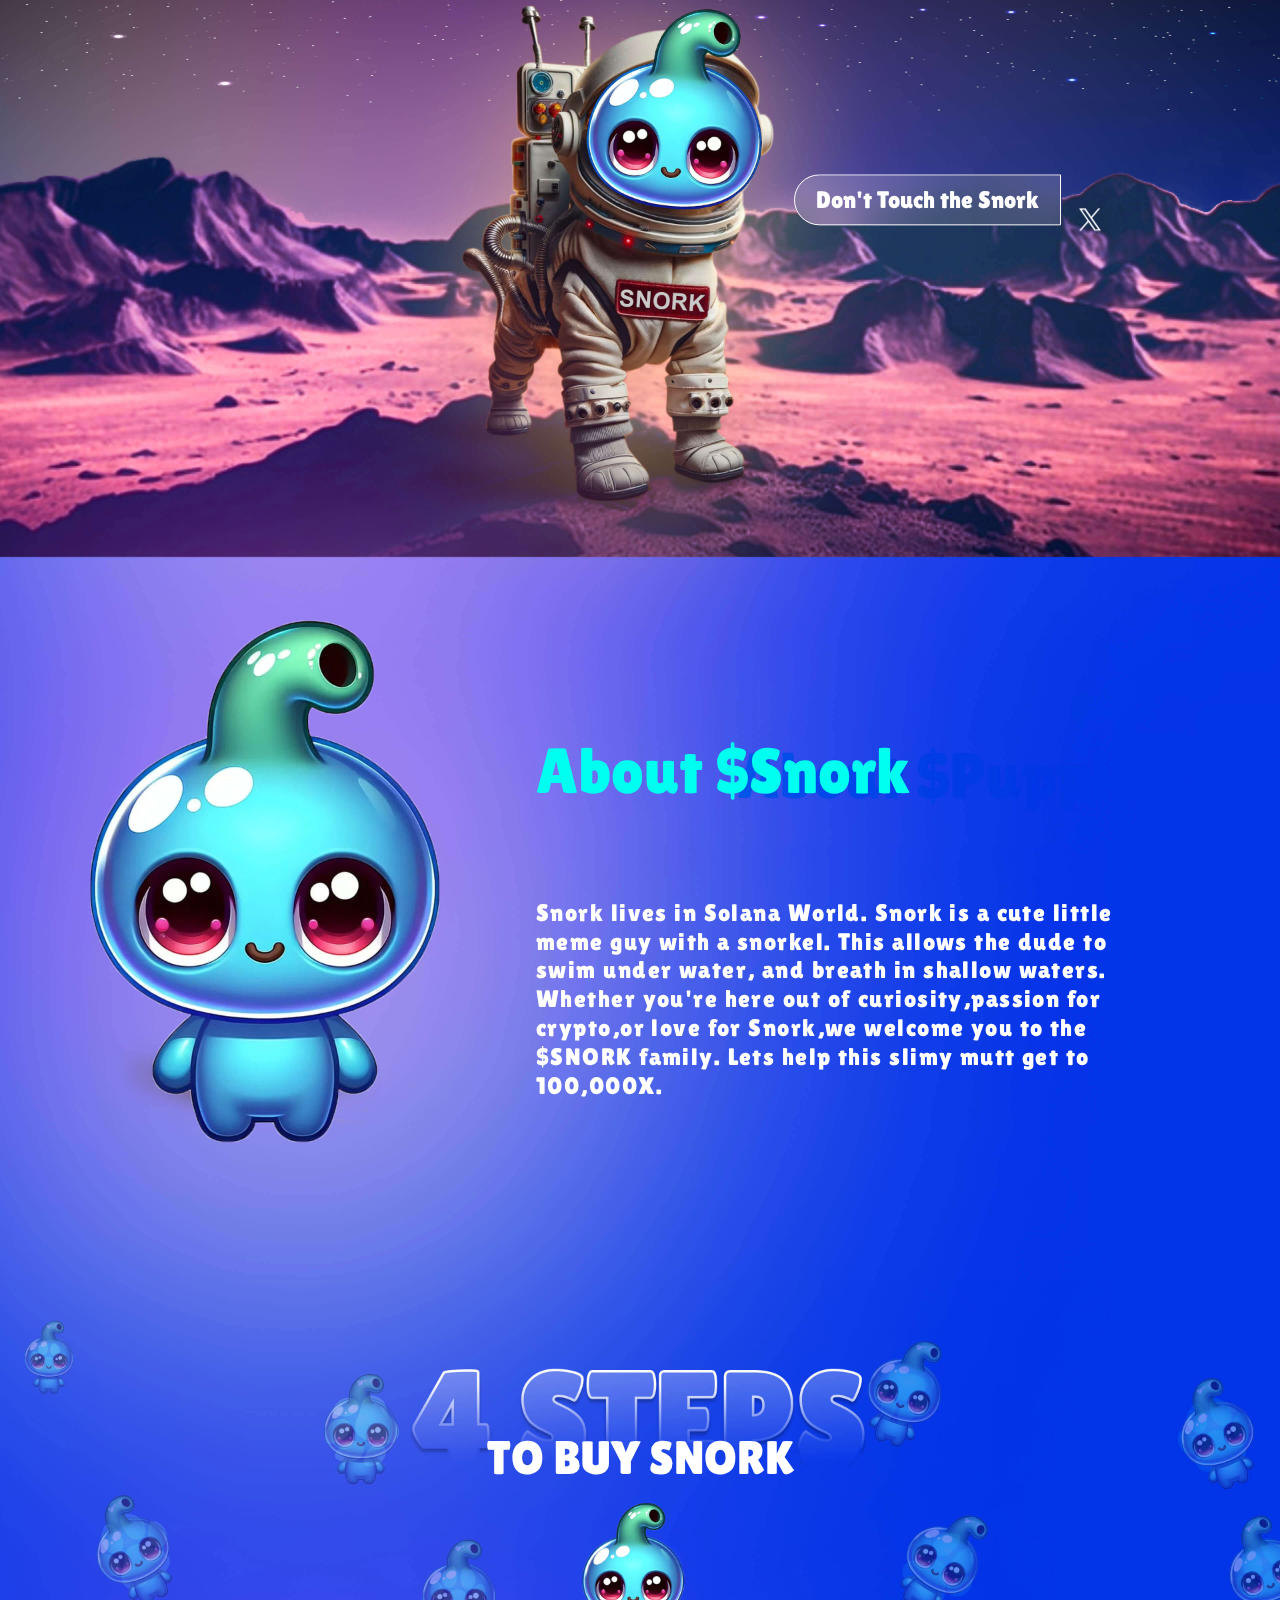
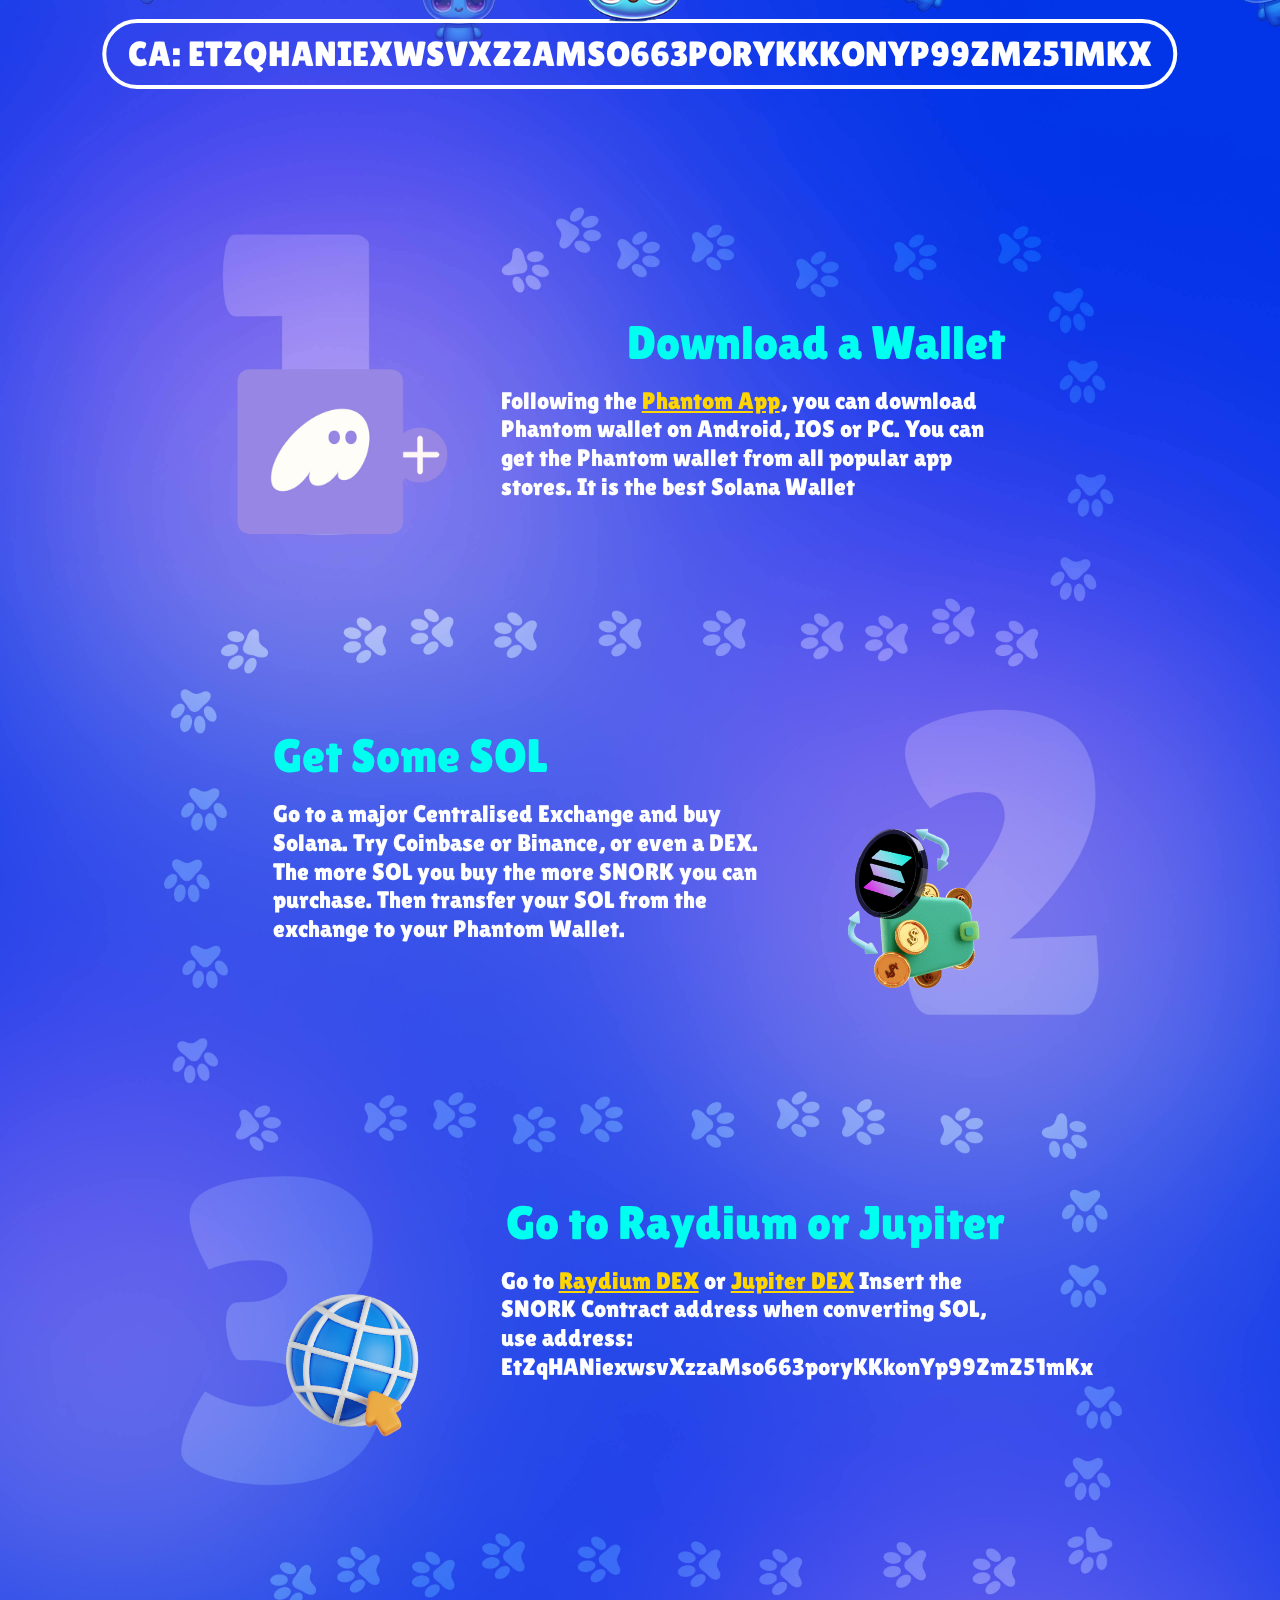
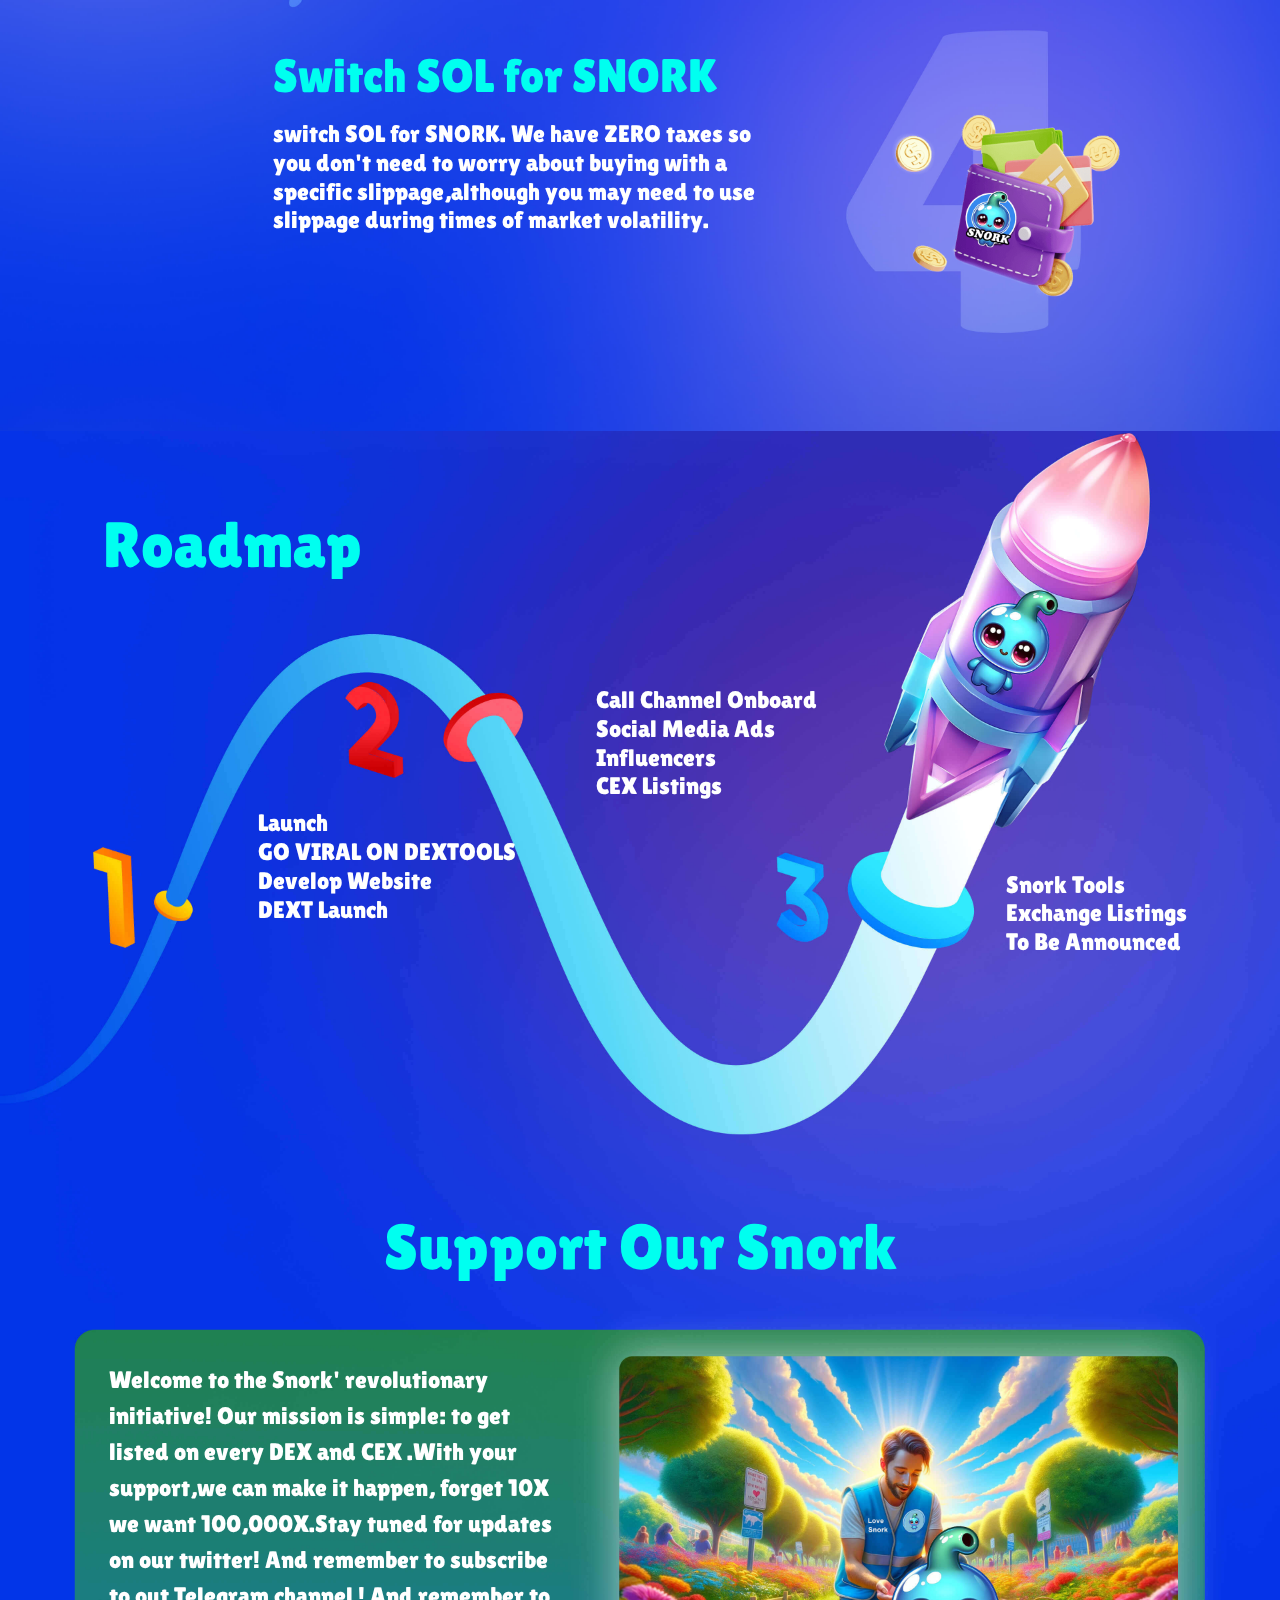
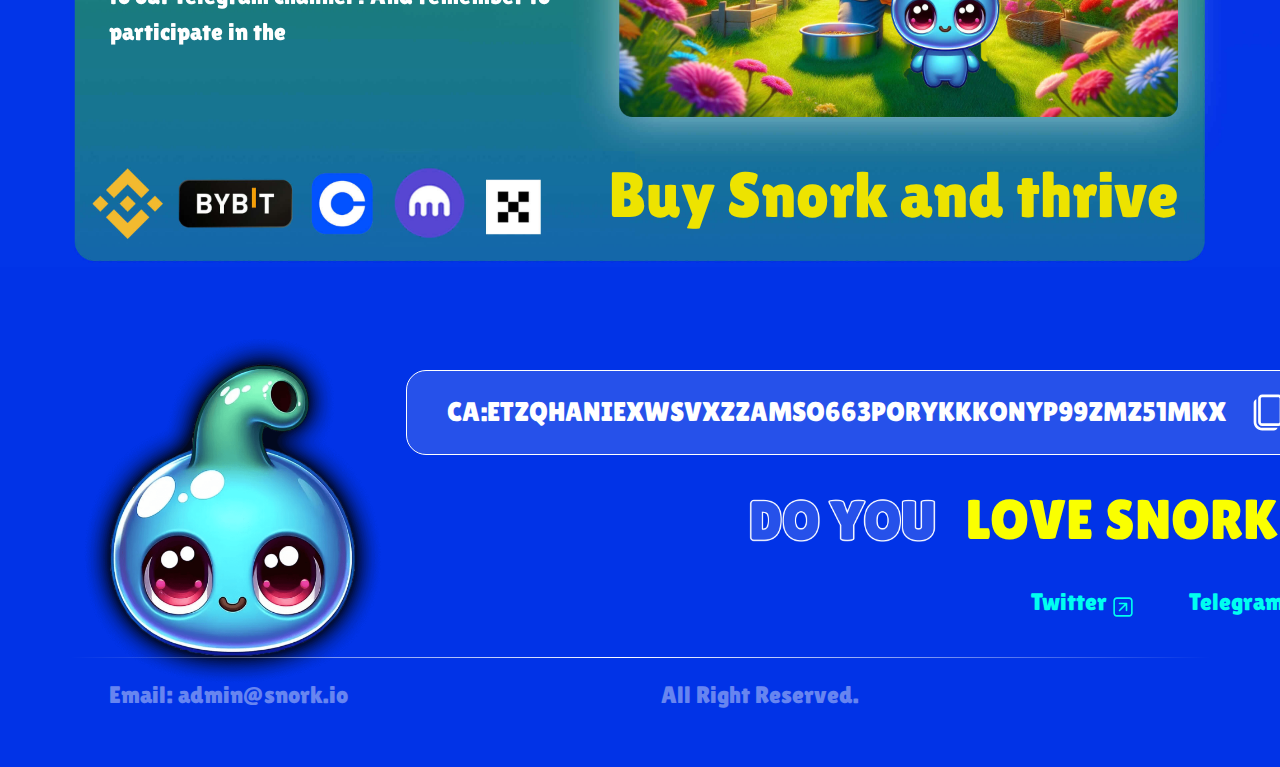
==== commit 2fa39e52: "x" ====
--- a/index.html
+++ b/index.html
@@ -36,7 +36,7 @@
           <div class="mb-nav">
             <div class="mb-nav-cont">
               <a
-                href="https://raydium.io/swap/?outputCurrency=comingsoon/"
+                href="https://raydium.io/swap/?outputCurrency=EtZqHANiexwsvXzzaMso663poryKKkonYp99ZmZ51mKx/"
                 target="_blank"
                 >Buy Now</a
               ><a href="#" data-el="open-menu"
@@ -146,7 +146,7 @@
               </li>
               <li>
                 <a
-                  href="https://raydium.io/swap/?outputCurrency=comingsoon"
+                  href="https://raydium.io/swap/?outputCurrency=EtZqHANiexwsvXzzaMso663poryKKkonYp99ZmZ51mKx"
                   target="_blank"
                   class="uppercase"
                   >Buy Now</a
@@ -168,7 +168,7 @@
           <h2
             class="pt-0 text-center text-[calc(32/1920*100vw)] uppercase text-white"
           >
-            CA: comingsoon
+            CA: EtZqHANiexwsvXzzaMso663poryKKkonYp99ZmZ51mKx
           </h2>
           <ul>
             <li>
@@ -194,7 +194,7 @@
             </li>
             <li>
               <a
-                href="https://solscan.io/token/comingsoon"
+                href="https://solscan.io/token/EtZqHANiexwsvXzzaMso663poryKKkonYp99ZmZ51mKx"
                 target="_blank"
                 data-el="hover2play"
               ></a>
@@ -375,7 +375,7 @@
       <section id="how-to-buy">
         <span
           data-el="copy"
-          data-copy-text="comingsoon"
+          data-copy-text="EtZqHANiexwsvXzzaMso663poryKKkonYp99ZmZ51mKx"
         ></span>
         <a href="https://raydium.io/" target="_blank"></a>
         <div>
@@ -387,9 +387,9 @@
           <img class="dog-head" src="img/dog-head-icon.png" />
           <span
             data-el="copy"
-            data-copy-text="comingsoon"
+            data-copy-text="EtZqHANiexwsvXzzaMso663poryKKkonYp99ZmZ51mKx"
             class="text-[calc(52/1920*100vw)] uppercase text-white"
-            >CA: comingsoon</span
+            >CA: EtZqHANiexwsvXzzaMso663poryKKkonYp99ZmZ51mKx</span
           >
           <div class="step-text step-text1">
             <h3><span>1.</span>Download a Wallet</h3>
@@ -423,18 +423,18 @@
             <p>
               Go to
               <a
-                href="https://raydium.io/swap/?outputCurrency=comingsoon"
+                href="https://raydium.io/swap/?outputCurrency=EtZqHANiexwsvXzzaMso663poryKKkonYp99ZmZ51mKx"
                 target="_blank"
                 >Raydium DEX</a
               >
               or
               <a
-                href="https://raydium.io/swap/?outputCurrency=comingsoon"
+                href="https://raydium.io/swap/?outputCurrency=EtZqHANiexwsvXzzaMso663poryKKkonYp99ZmZ51mKx"
                 target="_blank"
                 >Jupiter DEX</a
               >
               Insert the SNORK Contract address when converting SOL, use
-              address: comingsoon
+              address: EtZqHANiexwsvXzzaMso663poryKKkonYp99ZmZ51mKx
             </p>
           </div>
         </div>
@@ -479,9 +479,9 @@
         <img src="img/dog-d.png" />
         <div>
           <span class="text-[calc(52/1920*100vw)] uppercase text-white"
-            >CA:comingsoon<i
+            >CA:EtZqHANiexwsvXzzaMso663poryKKkonYp99ZmZ51mKx<i
               data-el="copy"
-              data-copy-text="comingsoon"
+              data-copy-text="EtZqHANiexwsvXzzaMso663poryKKkonYp99ZmZ51mKx"
               ><svg
                 xmlns="http://www.w3.org/2000/svg"
                 width="44"
@@ -536,7 +536,7 @@
       <span>Email: admin@snork.io</span><span>All Right Reserved.</span>
       <div
         data-el="copy"
-        data-copy-text="comingsoon"
+        data-copy-text="EtZqHANiexwsvXzzaMso663poryKKkonYp99ZmZ51mKx"
       ></div>
       <a href="https://twitter.com/snork_sol" target="_blank"></a
       ><a href="https://t.me/Snork_SOL" target="_blank"></a>
